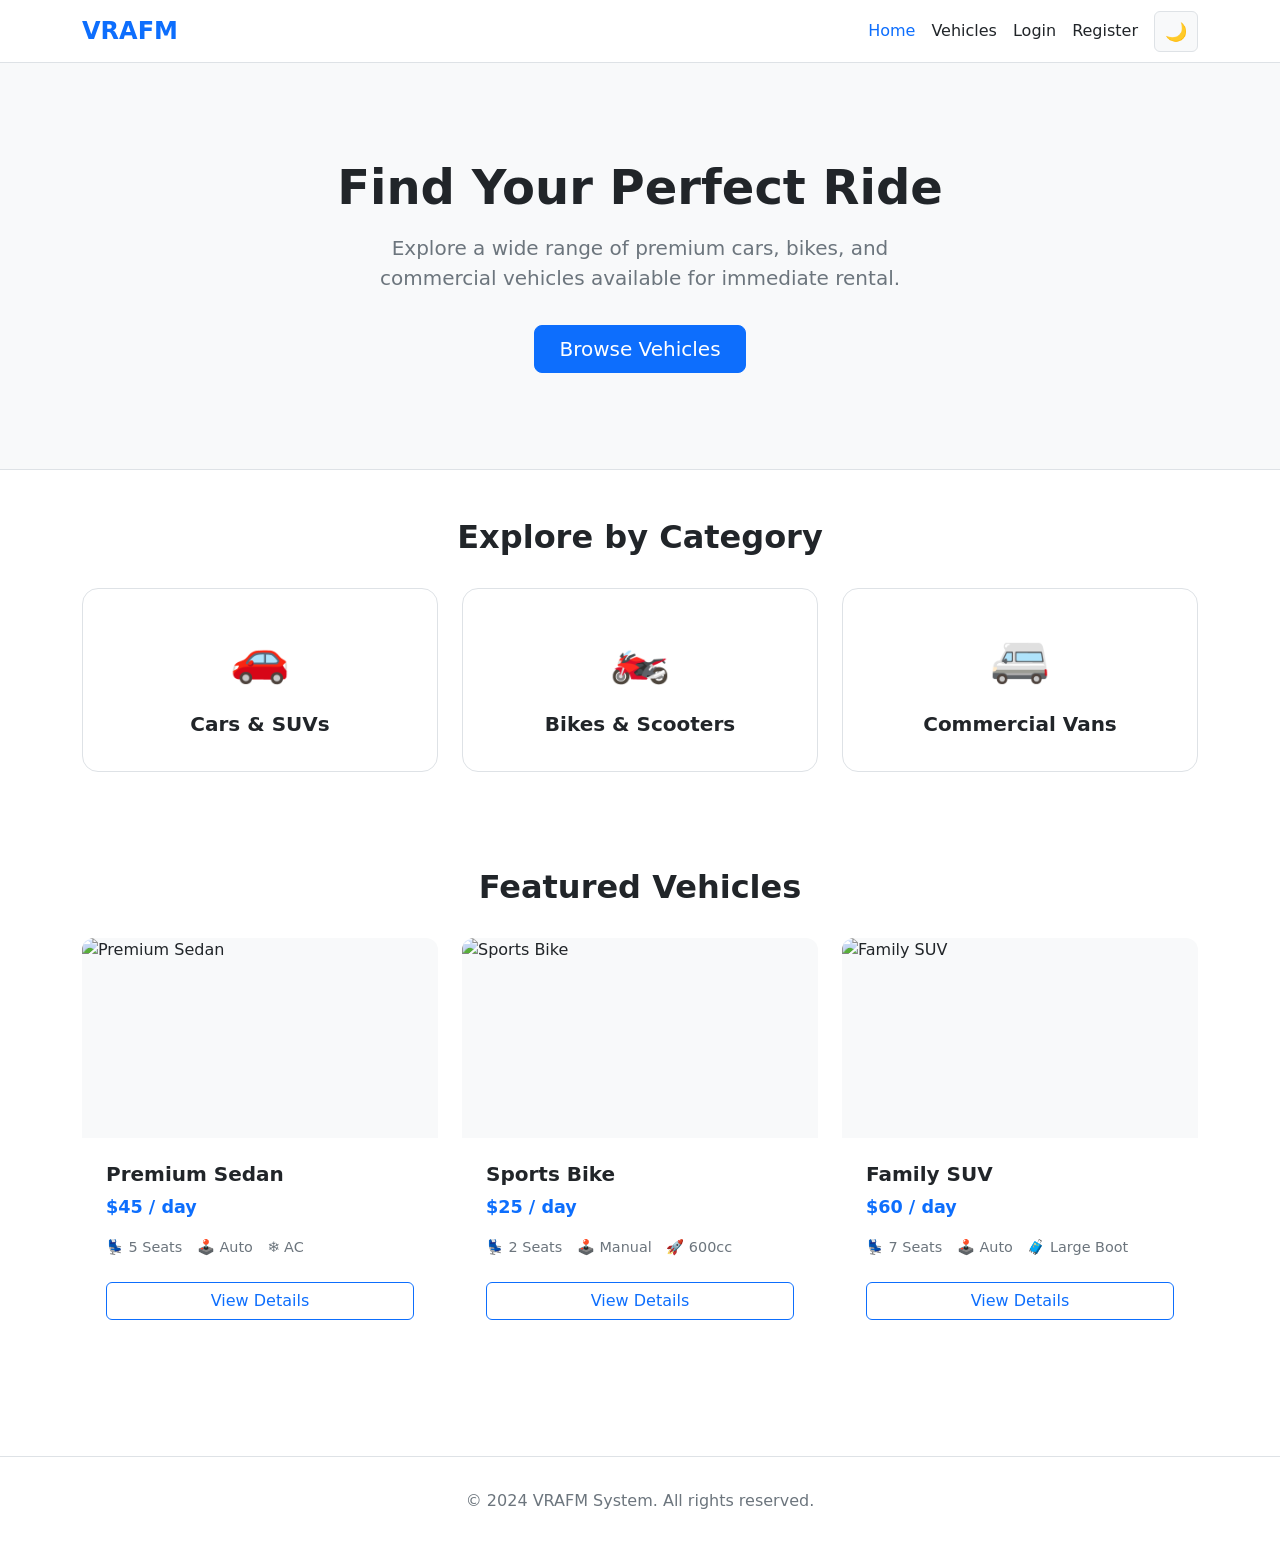
==== html/index.html @ 3bd4f8f2 "Add HTML pages" ====
<!DOCTYPE html>
<html lang="en">

<head>
    <meta charset="UTF-8">
    <meta name="viewport" content="width=device-width, initial-scale=1.0">

    <title>VRAFM - Vehicle Rental & Fleet Management</title>

    <!-- Bootstrap CSS -->
    <link
        href="https://cdn.jsdelivr.net/npm/bootstrap@5.3.2/dist/css/bootstrap.min.css"
        rel="stylesheet">

    <!-- Custom CSS -->
    <link rel="stylesheet" href="../css/variables.css">
    <link rel="stylesheet" href="../css/theme.css">
    <link rel="stylesheet" href="../css/navbar.css">
    <link rel="stylesheet" href="../css/cards.css">
    <link rel="stylesheet" href="../css/home.css">
</head>

<body>

    <!-- Hidden Checkbox for CSS-Only Theme Toggle -->
    <input type="checkbox" id="theme-toggle">


    <!-- ================= NAVIGATION BAR ================= -->

    <nav class="navbar navbar-expand-lg navbar-custom sticky-top">

        <div class="container">

            <!-- Logo -->
            <a class="navbar-brand" href="index.html">
                VRAFM
            </a>


            <!-- Mobile Menu Button -->
            <button
                class="navbar-toggler"
                type="button"
                data-bs-toggle="collapse"
                data-bs-target="#navbarNav"
                aria-controls="navbarNav"
                aria-expanded="false"
                aria-label="Toggle navigation">

                <span class="navbar-toggler-icon"></span>

            </button>


            <!-- Navigation Links -->
            <div class="collapse navbar-collapse" id="navbarNav">

                <ul class="navbar-nav ms-auto align-items-center">

                    <li class="nav-item">
                        <a class="nav-link active" href="index.html">
                            Home
                        </a>
                    </li>

                    <li class="nav-item">
                        <!-- Vehicles page will be added later -->
                        <a class="nav-link" href="vehicle-booking.html">
                            Vehicles
                        </a>
                    </li>

                    <li class="nav-item">
                        <a class="nav-link text-danger" href="login.html">
                            Login
                        </a>
                    </li>

                    <li class="nav-item">
                        <a class="nav-link" href="register.html">
                            Register
                        </a>
                    </li>

                    <!-- Theme Toggle -->
                    <li class="nav-item">

                        <label
                            for="theme-toggle"
                            class="theme-toggle-label mb-0"
                            title="Toggle Light/Dark Mode">
                        </label>

                    </li>

                </ul>

            </div>

        </div>

    </nav>


    <!-- ================= HERO SECTION ================= -->

    <section class="hero-section">

        <div class="container">

            <h1 class="hero-title">
                Find Your Perfect Ride
            </h1>

            <p class="hero-subtitle">
                Explore a wide range of premium cars, bikes, and
                commercial vehicles available for immediate rental.
            </p>

            <a
                href="vehicle-booking.html"
                class="btn btn-primary btn-lg px-4 py-2">
                Browse Vehicles
            </a>

        </div>

    </section>


    <!-- ================= CATEGORIES SECTION ================= -->

    <section class="container py-5">

        <h2 class="section-title">
            Explore by Category
        </h2>


        <div class="row g-4">

            <!-- Cars -->
            <div class="col-md-4">

                <div class="category-box">

                    <div class="category-icon">
                        🚗
                    </div>

                    <div class="category-title">
                        Cars & SUVs
                    </div>

                </div>

            </div>


            <!-- Bikes -->
            <div class="col-md-4">

                <div class="category-box">

                    <div class="category-icon">
                        🏍️
                    </div>

                    <div class="category-title">
                        Bikes & Scooters
                    </div>

                </div>

            </div>


            <!-- Commercial -->
            <div class="col-md-4">

                <div class="category-box">

                    <div class="category-icon">
                        🚐
                    </div>

                    <div class="category-title">
                        Commercial Vans
                    </div>

                </div>

            </div>

        </div>

    </section>


    <!-- ================= FEATURED VEHICLES ================= -->

    <section class="container py-5">

        <h2 class="section-title">
            Featured Vehicles
        </h2>


        <div class="row g-4">


            <!-- Vehicle Card 1 -->
            <div class="col-md-4">

                <div class="card vehicle-card h-100 border-0">

                    <img
                        src="https://images.unsplash.com/photo-1550355291-bbee04a92027?auto=format&fit=crop&w=800&q=80"
                        class="card-img-top"
                        alt="Premium Sedan">

                    <div class="card-body">

                        <h5 class="vehicle-title">
                            Premium Sedan
                        </h5>

                        <div class="vehicle-price">
                            $45 / day
                        </div>

                        <div class="vehicle-features">

                            <span>
                                💺 5 Seats
                            </span>

                            <span>
                                🕹️ Auto
                            </span>

                            <span>
                                ❄️ AC
                            </span>

                        </div>

                        <a
                            href="#"
                            class="btn btn-outline-primary w-100">
                            View Details
                        </a>

                    </div>

                </div>

            </div>


            <!-- Vehicle Card 2 -->
            <div class="col-md-4">

                <div class="card vehicle-card h-100 border-0">

                    <img
                        src="https://images.unsplash.com/photo-1558981403-c5f9899a28bc?auto=format&fit=crop&w=800&q=80"
                        class="card-img-top"
                        alt="Sports Bike">

                    <div class="card-body">

                        <h5 class="vehicle-title">
                            Sports Bike
                        </h5>

                        <div class="vehicle-price">
                            $25 / day
                        </div>

                        <div class="vehicle-features">

                            <span>
                                💺 2 Seats
                            </span>

                            <span>
                                🕹️ Manual
                            </span>

                            <span>
                                🚀 600cc
                            </span>

                        </div>

                        <a
                            href="#"
                            class="btn btn-outline-primary w-100">
                            View Details
                        </a>

                    </div>

                </div>

            </div>


            <!-- Vehicle Card 3 -->
            <div class="col-md-4">

                <div class="card vehicle-card h-100 border-0">

                    <img
                        src="https://images.unsplash.com/photo-1534093607318-f025413f49cb?auto=format&fit=crop&w=800&q=80"
                        class="card-img-top"
                        alt="Family SUV">

                    <div class="card-body">

                        <h5 class="vehicle-title">
                            Family SUV
                        </h5>

                        <div class="vehicle-price">
                            $60 / day
                        </div>

                        <div class="vehicle-features">

                            <span>
                                💺 7 Seats
                            </span>

                            <span>
                                🕹️ Auto
                            </span>

                            <span>
                                🧳 Large Boot
                            </span>

                        </div>

                        <a
                            href="#"
                            class="btn btn-outline-primary w-100">
                            View Details
                        </a>

                    </div>

                </div>

            </div>

        </div>

    </section>


    <!-- ================= FOOTER ================= -->

    <footer class="footer-custom">

        <div class="container">

            <p class="mb-0">
                &copy; 2024 VRAFM System. All rights reserved.
            </p>

        </div>

    </footer>


    <!-- Bootstrap JavaScript -->
    <script
        src="https://cdn.jsdelivr.net/npm/bootstrap@5.3.2/dist/js/bootstrap.bundle.min.js">
    </script>

</body>

</html>
---- css/variables.css ----
:root {
  /* Light Theme Variables (Default) */
  --bg-primary: #ffffff;
  --bg-secondary: #f8f9fa;
  --text-primary: #212529;
  --text-secondary: #6c757d;
  --card-bg: #ffffff;
  --border-color: #dee2e6;
  --primary-color: #0d6efd;
  --primary-hover: #0b5ed7;
  --nav-bg: #ffffff;
}

/* Dark Theme Variables */
/* When the hidden checkbox is checked, we apply these variables to the body */
body:has(#theme-toggle:checked) {
  --bg-primary: #212529;
  --bg-secondary: #343a40;
  --text-primary: #f8f9fa;
  --text-secondary: #adb5bd;
  --card-bg: #2b3035;
  --border-color: #495057;
  --primary-color: #3d8bfd;
  --primary-hover: #6ea8fe;
  --nav-bg: #212529;
}

/* Base styles using variables */
body {
  background-color: var(--bg-primary);
  color: var(--text-primary);
  transition: background-color 0.3s, color 0.3s;
}

.card {
  background-color: var(--card-bg);
  border-color: var(--border-color);
}

.text-muted-custom {
  color: var(--text-secondary) !important;
}

/* Navbar */
.navbar-custom {
  background-color: var(--nav-bg);
  border-bottom: 1px solid var(--border-color);
}

/* Theme Toggle Button Label Styles */
.theme-toggle-label {
  cursor: pointer;
  padding: 0.5rem 1rem;
  border-radius: 0.25rem;
  background-color: var(--bg-secondary);
  color: var(--text-primary);
  border: 1px solid var(--border-color);
  user-select: none;
}

.theme-toggle-label:hover {
  background-color: var(--border-color);
}

/* Hide the actual checkbox */
#theme-toggle {
  display: none;
}
---- css/navbar.css ----
/* =========================================
   VRAFM GLOBAL NAVBAR
   ========================================= */

.navbar-custom {
    background-color: var(--nav-bg);

    border-bottom: 1px solid var(--border-color);

    transition:
        background-color 0.3s ease,
        border-color 0.3s ease;
}


/* Logo */

.navbar-brand {
    color: var(--primary-color) !important;

    font-size: 1.5rem;

    font-weight: 700;
}


/* Navigation */

.nav-link {
    color: var(--text-primary) !important;

    font-weight: 500;

    transition: color 0.2s ease;
}


.nav-link:hover,
.nav-link.active {
    color: var(--primary-color) !important;
}


/* =========================================
   THEME TOGGLE
   ========================================= */

#theme-toggle {
    display: none;
}


.theme-toggle-label {
    cursor: pointer;

    display: inline-block;

    padding: 6px 10px;

    margin-left: 8px;

    border: 1px solid var(--border-color);

    border-radius: 6px;

    background-color: var(--bg-secondary);

    font-size: 18px;
}


/* Light mode = moon */

.theme-toggle-label::after {
    content: "🌙";
}


/* Dark mode = sun */

body:has(#theme-toggle:checked)
.theme-toggle-label::after {
    content: "☀️";
}
---- css/cards.css ----
/* Vehicle Card Custom Styles */
.vehicle-card {
  transition: transform 0.3s ease, box-shadow 0.3s ease;
  overflow: hidden;
  border-radius: 0.75rem;
}

.vehicle-card:hover {
  transform: translateY(-5px);
  box-shadow: 0 10px 20px rgba(0,0,0,0.15);
}

body:has(#theme-toggle:checked) .vehicle-card:hover {
  box-shadow: 0 10px 20px rgba(0,0,0,0.5);
}

.vehicle-card img {
  height: 200px;
  object-fit: cover;
  width: 100%;
  background-color: var(--bg-secondary); /* fallback if image doesn't load */
}

.vehicle-card .card-body {
  padding: 1.5rem;
}

.vehicle-title {
  font-size: 1.25rem;
  font-weight: 600;
  margin-bottom: 0.5rem;
}

.vehicle-price {
  font-size: 1.1rem;
  font-weight: 700;
  color: var(--primary-color);
  margin-bottom: 1rem;
}

.vehicle-features {
  font-size: 0.9rem;
  color: var(--text-secondary);
  margin-bottom: 1.5rem;
}

.vehicle-features span {
  display: inline-block;
  margin-right: 10px;
}
---- css/home.css ----
/* Home Page Specific Styles */

/* Hero Section */
.hero-section {
  padding: 6rem 2rem;
  text-align: center;
  background-color: var(--bg-secondary);
  border-bottom: 1px solid var(--border-color);
}

.hero-title {
  font-size: 3rem;
  font-weight: 800;
  margin-bottom: 1rem;
  color: var(--text-primary);
}

.hero-subtitle {
  font-size: 1.25rem;
  color: var(--text-secondary);
  margin-bottom: 2rem;
  max-width: 600px;
  margin-left: auto;
  margin-right: auto;
}

/* Sections */
.section-title {
  font-size: 2rem;
  font-weight: 700;
  margin-bottom: 2rem;
  text-align: center;
  color: var(--text-primary);
}

/* Categories Section */
.category-box {
  padding: 2rem;
  border-radius: 1rem;
  background-color: var(--card-bg);
  border: 1px solid var(--border-color);
  text-align: center;
  transition: all 0.3s ease;
  cursor: pointer;
}

.category-box:hover {
  border-color: var(--primary-color);
  background-color: var(--bg-secondary);
}

.category-icon {
  font-size: 3rem;
  margin-bottom: 1rem;
}

.category-title {
  font-size: 1.25rem;
  font-weight: 600;
  color: var(--text-primary);
}

/* Footer */
.footer-custom {
  background-color: var(--nav-bg);
  border-top: 1px solid var(--border-color);
  padding: 2rem 0;
  margin-top: 4rem;
  text-align: center;
  color: var(--text-secondary);
}
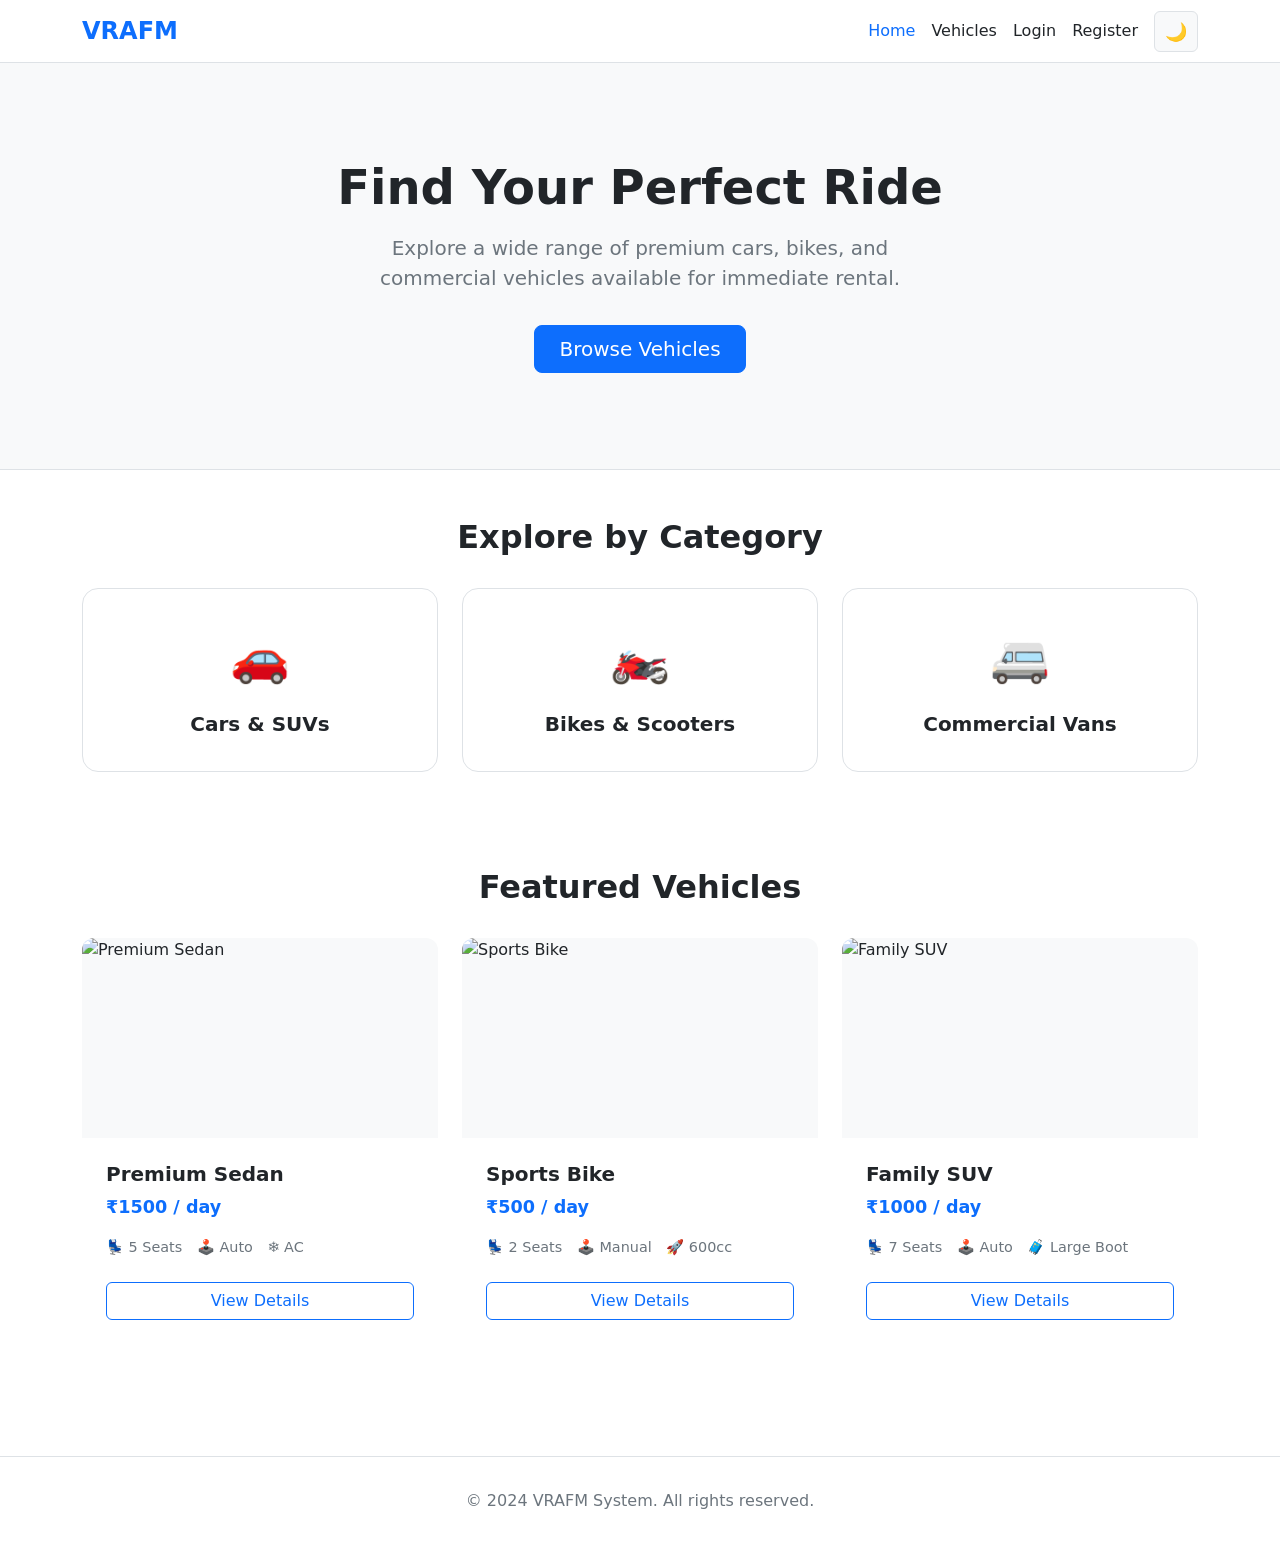
==== commit e8da7e5e: "Update vehicle rental prices to INR" ====
--- a/html/index.html
+++ b/html/index.html
@@ -227,7 +227,7 @@
                         </h5>
 
                         <div class="vehicle-price">
-                            $45 / day
+                            ₹1500 / day
                         </div>
 
                         <div class="vehicle-features">
@@ -276,7 +276,7 @@
                         </h5>
 
                         <div class="vehicle-price">
-                            $25 / day
+                            ₹500 / day
                         </div>
 
                         <div class="vehicle-features">
@@ -325,7 +325,7 @@
                         </h5>
 
                         <div class="vehicle-price">
-                            $60 / day
+                            ₹1000 / day
                         </div>
 
                         <div class="vehicle-features">
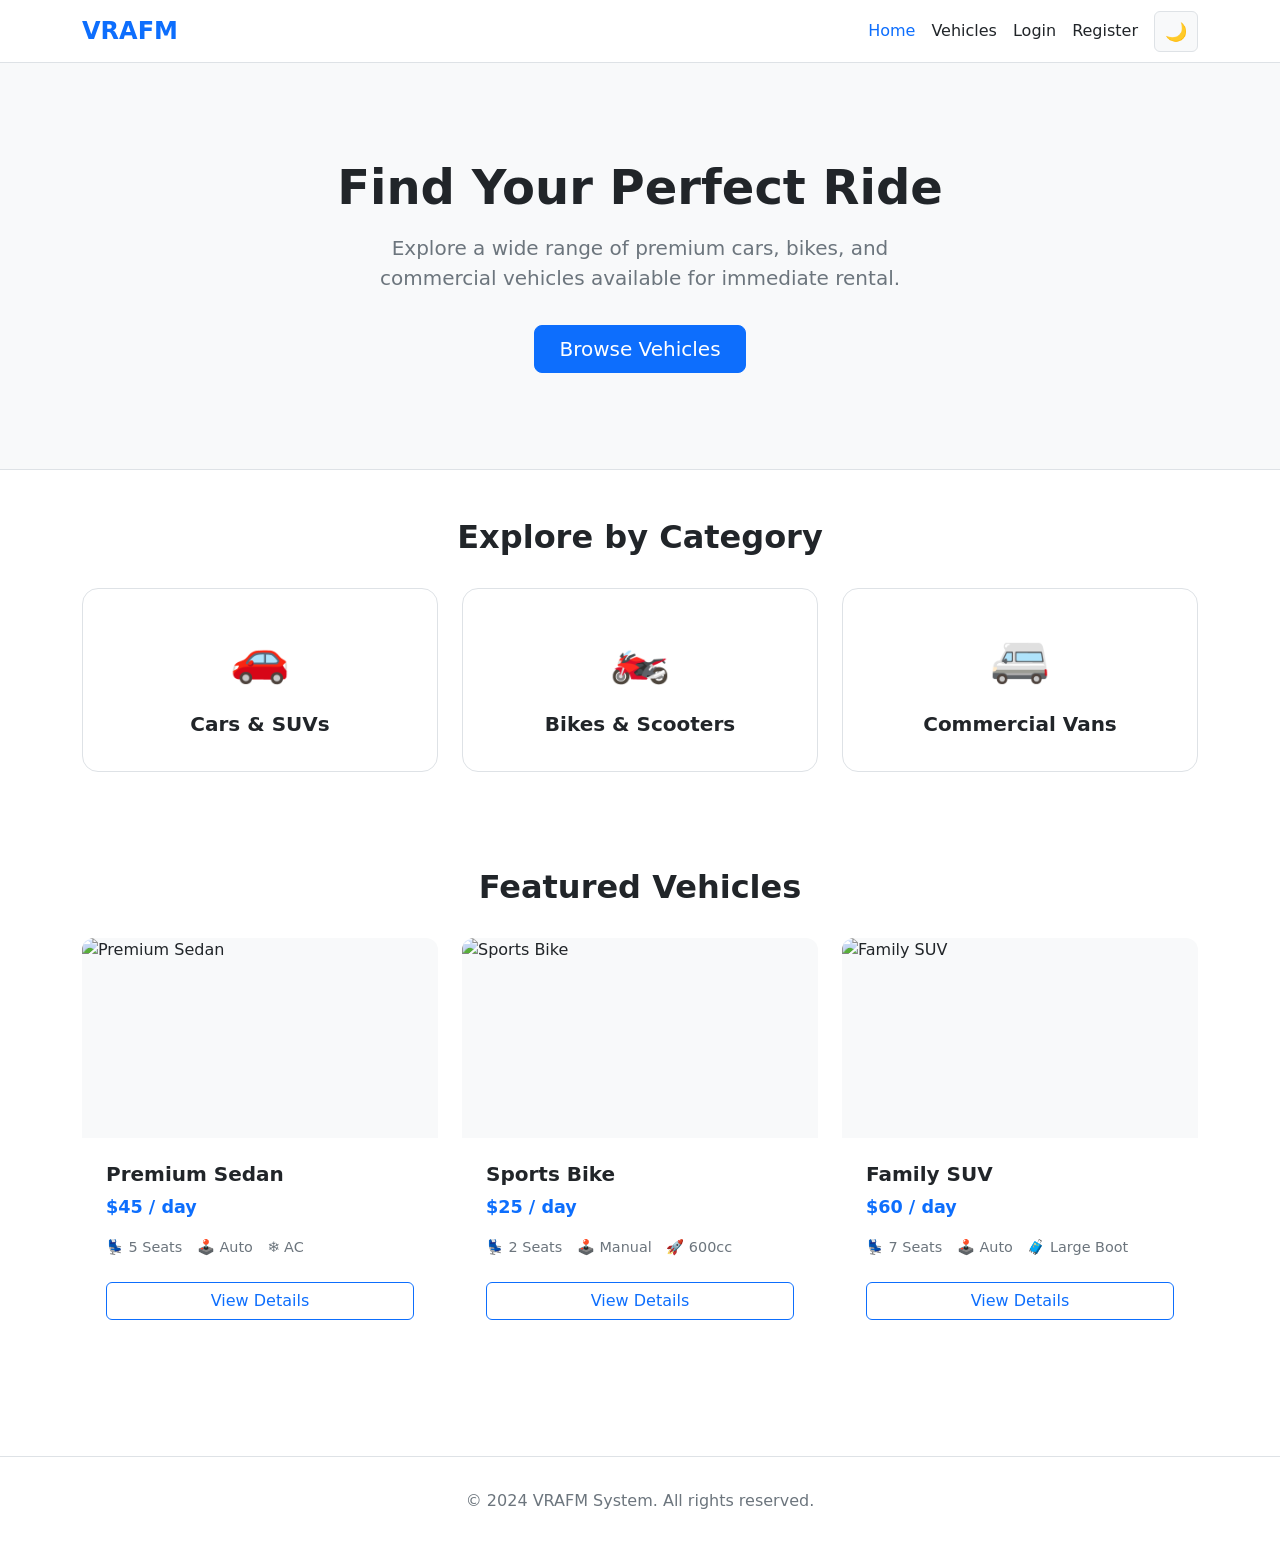
==== commit 64198b1b: "Merge pull request #5 from ShivaSingh4518/feature/Shivam Feature/shivam" ====
--- a/html/index.html
+++ b/html/index.html
@@ -14,7 +14,6 @@
 
     <!-- Custom CSS -->
     <link rel="stylesheet" href="../css/variables.css">
-    <link rel="stylesheet" href="../css/theme.css">
     <link rel="stylesheet" href="../css/navbar.css">
     <link rel="stylesheet" href="../css/cards.css">
     <link rel="stylesheet" href="../css/home.css">
@@ -227,7 +226,7 @@
                         </h5>
 
                         <div class="vehicle-price">
-                            ₹1500 / day
+                            $45 / day
                         </div>
 
                         <div class="vehicle-features">
@@ -276,7 +275,7 @@
                         </h5>
 
                         <div class="vehicle-price">
-                            ₹500 / day
+                            $25 / day
                         </div>
 
                         <div class="vehicle-features">
@@ -325,7 +324,7 @@
                         </h5>
 
                         <div class="vehicle-price">
-                            ₹1000 / day
+                            $60 / day
                         </div>
 
                         <div class="vehicle-features">
